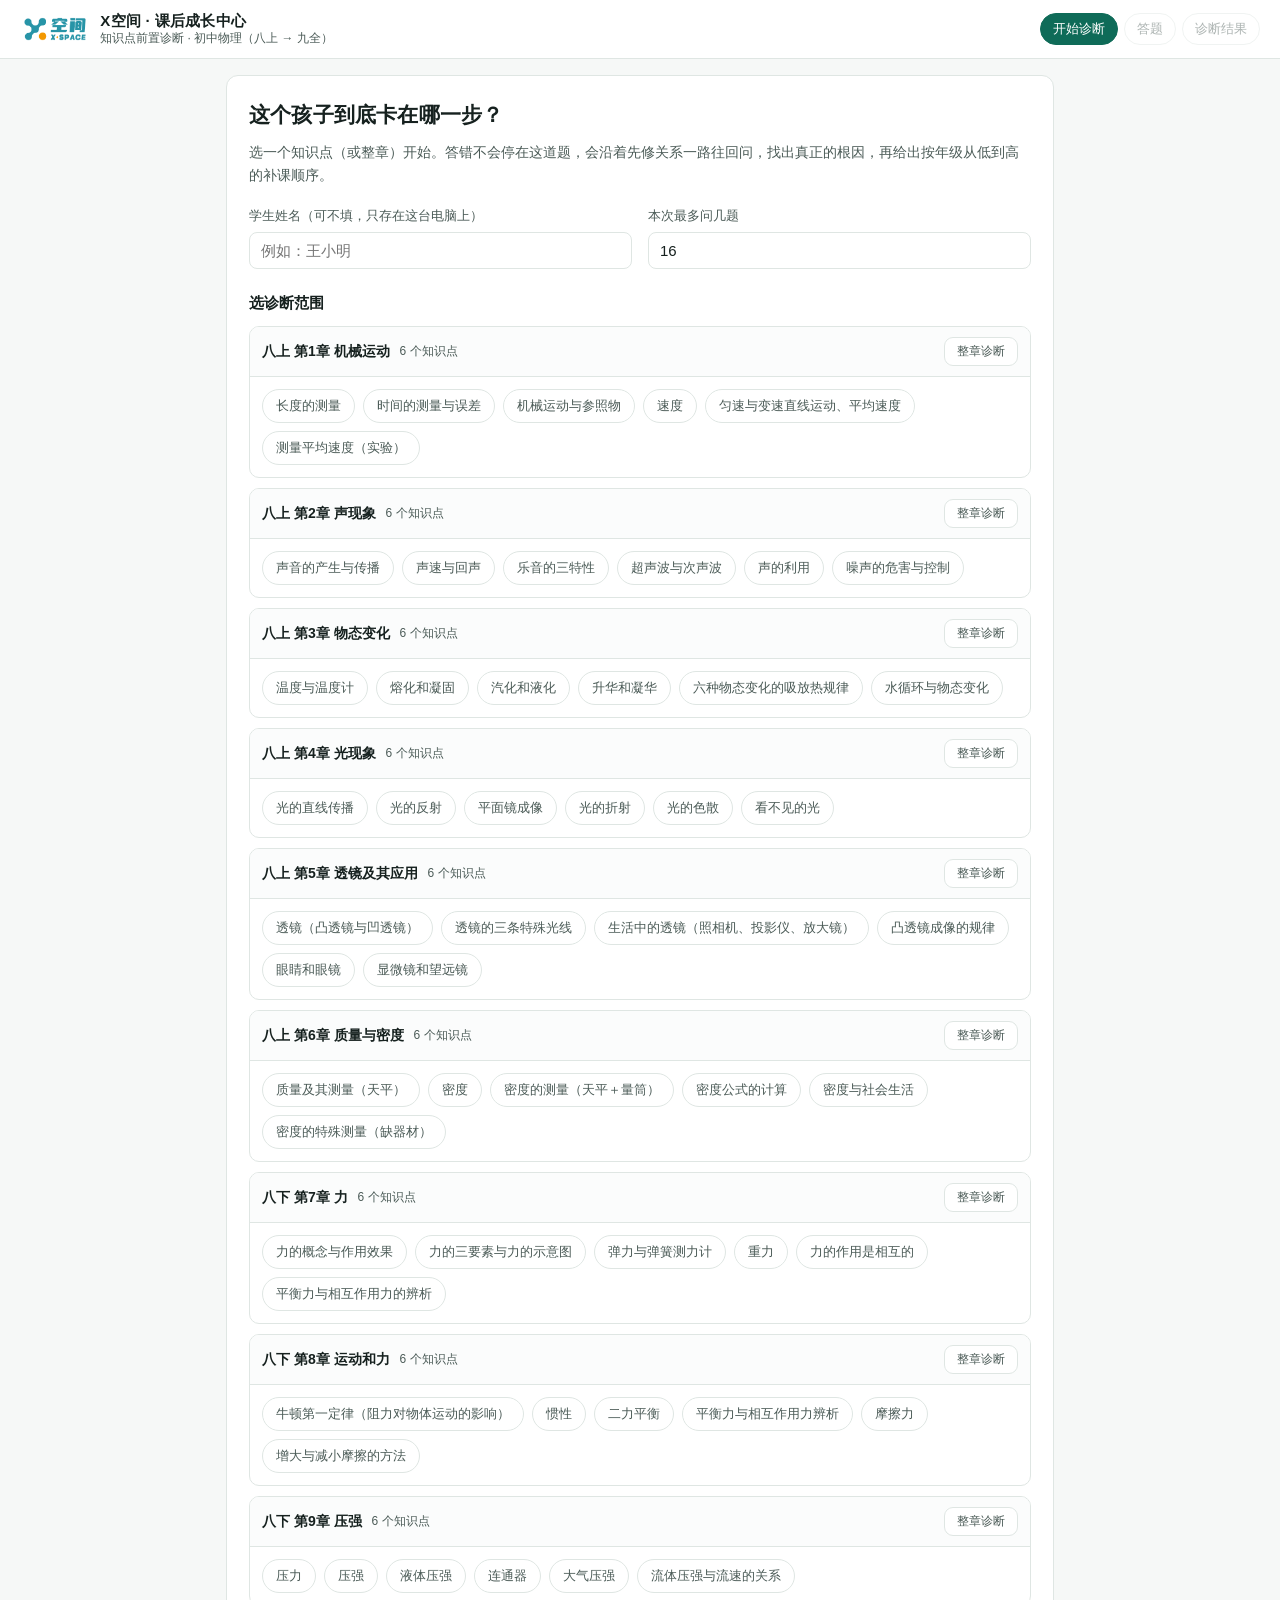
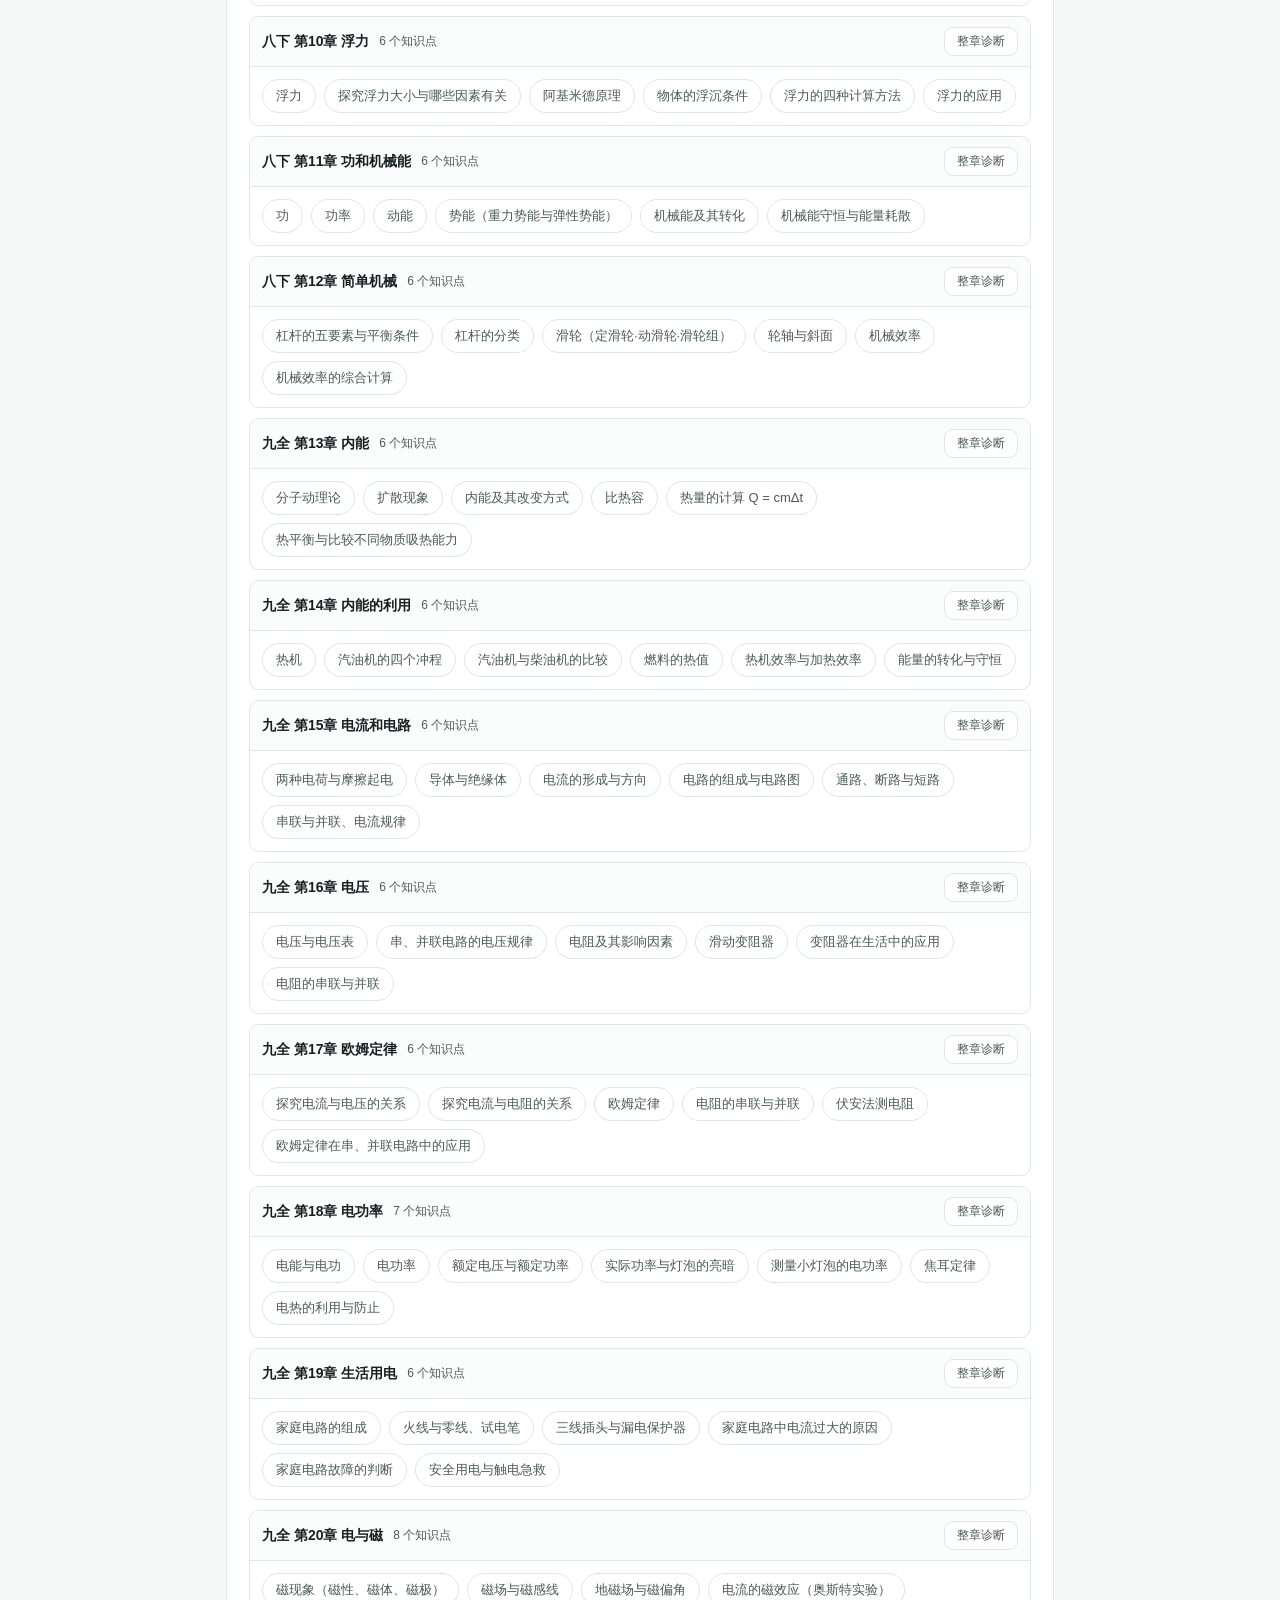
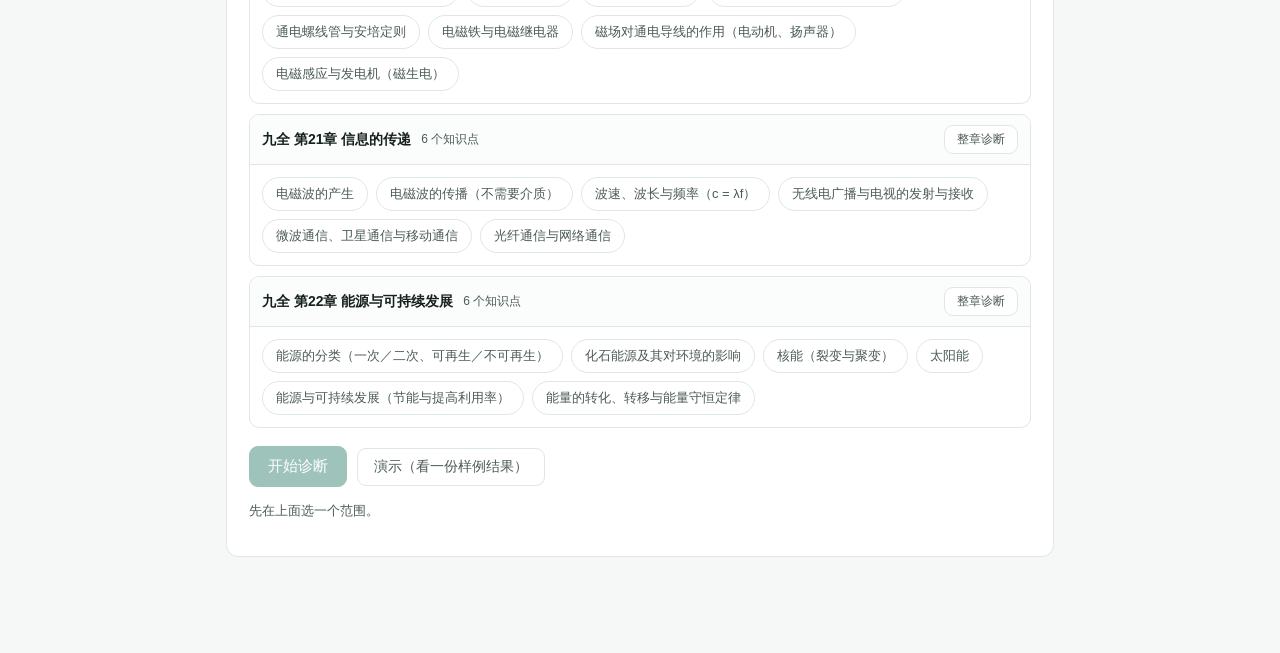
==== xspace-diag-physics/index.html @ 68a00762 "Deploy xspace-diag-physics (10 files)" ====
<!DOCTYPE html>
<html lang="zh-CN">
<head>
<meta charset="utf-8">
<meta name="viewport" content="width=device-width, initial-scale=1">
<title>X空间 · 知识点前置诊断</title>
<link rel="icon" type="image/png" href="assets/logo-square.png">
<link rel="apple-touch-icon" href="assets/logo-square.png">
<link rel="stylesheet" href="style.css">
</head>
<body>
<header class="topbar">
  <div class="brand">
    <img class="logo" src="assets/logo.png" alt="X空间">
    <span class="brand-text">
      <strong>X空间 · 课后成长中心</strong>
      <em id="brand-sub">知识点前置诊断 · 九上数学（二次函数）</em>
    </span>
  </div>
  <nav class="tabs">
    <button data-go="start" class="active">开始诊断</button>
    <button data-go="quiz" disabled>答题</button>
    <button data-go="result" disabled>诊断结果</button>
  </nav>
</header>

<main>
  <!-- ------------------------------------------------ 开始 -->
  <section id="screen-start" class="screen">
    <div class="card">
      <h1>这个孩子到底卡在哪一步？</h1>
      <p class="lead">选一个知识点（或整章）开始。答错不会停在这道题，会沿着先修关系一路往回问，找出真正的根因，再给出按年级从低到高的补课顺序。</p>

      <div class="row">
        <label>学生姓名（可不填，只存在这台电脑上）
          <input id="student" type="text" placeholder="例如：王小明">
        </label>
        <label>本次最多问几题
          <input id="limit" type="number" min="4" max="60" value="16">
        </label>
      </div>

      <h2>选诊断范围</h2>
      <div id="scope-list" class="scope-list"></div>

      <div class="actions">
        <button id="btn-start" class="primary" disabled>开始诊断</button>
        <button id="btn-demo" class="ghost">演示（看一份样例结果）</button>
        <button id="btn-resume" class="ghost" hidden>继续上次</button>
      </div>
      <p class="hint" id="start-hint">先在上面选一个范围。</p>
    </div>
  </section>

  <!-- ------------------------------------------------ 答题 -->
  <section id="screen-quiz" class="screen" hidden>
    <div class="quiz-head">
      <div class="progress"><div id="progress-bar"></div></div>
      <span id="progress-text"></span>
    </div>
    <div class="card">
      <div class="q-meta">
        <span id="q-topic" class="pill"></span>
        <span id="q-why" class="pill soft"></span>
        <span id="q-diff" class="pill soft"></span>
      </div>
      <p id="q-prompt" class="prompt"></p>
      <div id="q-choices" class="choices"></div>
      <div id="q-input" class="input-wrap" hidden>
        <p class="input-label" id="input-label">填答案：只填数，不写单位；分数写成 3/2 这样。</p>
        <input id="answer-input" type="text" autocomplete="off" placeholder="在这里作答">
        <button id="btn-submit" class="primary">提交答案</button>
      </div>
      <div id="feedback" class="feedback" hidden>
        <div id="feedback-verdict" class="verdict"></div>
        <div class="ref"><b>参考答案：</b><span id="feedback-answer"></span></div>
        <div class="explain"><b>解析：</b><span id="feedback-explain"></span></div>
        <div id="manual-ask" class="manual" hidden>
          <span>老师判断这道题算不算过：</span>
          <button data-manual="correct">算过</button>
          <button data-manual="wrong">没过</button>
        </div>
        <button id="btn-next" class="primary" hidden>下一题</button>
      </div>
    </div>
    <div class="quiz-foot">
      <button id="btn-undo" class="ghost">撤销上一题</button>
      <button id="btn-finish" class="ghost">提前结束，看结果</button>
    </div>
  </section>

  <!-- ------------------------------------------------ 结果 -->
  <section id="screen-result" class="screen" hidden>
    <div class="card">
      <h1>诊断结果</h1>
      <p class="hint" id="result-scope"></p>
      <div class="stats" id="stats"></div>

      <h2>根因（先补这些）</h2>
      <div id="roots" class="roots"></div>

      <h2>不稳的知识点</h2>
      <div id="shaky" class="roots"></div>

      <h2>学习路径（先修在前，按年级从低到高）</h2>
      <ol id="path" class="path"></ol>

      <div class="actions">
        <button id="btn-print" class="primary">打印 / 存成一页纸报告</button>
        <button id="btn-export" class="ghost">导出完整答题记录</button>
        <button id="btn-restart" class="ghost">重新开始</button>
      </div>
      <p class="hint">结论是线索，不是判决。真实诊断还要老师看一眼孩子的原卷和错题。</p>
    </div>
  </section>
</main>

<!-- 打印用的一页纸报告（平时隐藏，只在打印时显示） -->
<section id="report" class="report" hidden>
  <div class="report-head">
    <div class="report-head-main">
      <img class="report-logo" src="assets/logo.png" alt="X空间">
      <div>
        <h1>X空间 · 课后成长中心　知识点诊断报告</h1>
        <p class="report-sub" id="report-scope"></p>
      </div>
    </div>
    <div class="report-meta">
      <p>学生：<span id="report-student">—</span></p>
      <p>日期：<span id="report-date"></span></p>
    </div>
  </div>
  <div class="report-block">
    <h2>一、答题概况</h2>
    <p class="report-note" id="report-summary-note" style="margin:0 0 5px"></p>
    <table class="mini"><tbody id="report-stats"></tbody></table>
  </div>
  <div class="report-block">
    <h2>二、卡住的根本原因</h2>
    <ul id="report-roots" class="report-list"></ul>
  </div>
  <div class="report-block">
    <h2>三、建议补课顺序</h2>
    <table class="path-table">
      <thead><tr><th style="width:32px">序</th><th style="width:96px">册·章</th><th>知识点</th><th style="width:86px">状态 / 课时</th></tr></thead>
      <tbody id="report-path"></tbody>
    </table>
  </div>
  <div class="report-block" id="report-exam-block" hidden>
    <h2>四、天津中考怎么考（本次范围）</h2>
    <p class="report-note" id="report-exam-note" style="margin:0 0 5px"></p>
    <ul id="report-exam" class="report-list exam-list"></ul>
  </div>
  <div class="report-block">
    <h2>五、建议课时与下一步</h2>
    <p id="report-plan"></p>
    <p class="report-note">本报告的结论由知识点先修关系推出，采信前请老师对照原卷与近期错题复核。答错点位已记录，可随堂复测。</p>
  </div>
  <div class="report-block">
    <h2>六、本次答错的题（供老师复核）</h2>
    <table class="path-table wrong-table">
      <thead><tr><th style="width:24px">#</th><th style="width:74px">知识点</th><th>题干</th><th style="width:88px">参考答案</th><th style="width:52px">订正</th></tr></thead>
      <tbody id="report-wrong"></tbody>
    </table>
  </div>
  <div class="report-sign">
    <span>授课老师签字：______________________</span>
    <span>家长确认：______________________</span>
  </div>
</section>

<script src="engine.js"></script>
<script src="app.js"></script>
</body>
</html>
---- xspace-diag-physics/style.css ----
:root {
  --ink: #16211f;
  --ink-soft: #4b5b57;
  --line: #dfe6e3;
  --bg: #f6f8f7;
  --brand: #0f6b58;       /* X空间 主色：墨绿 */
  --brand-soft: #e4f1ec;
  --accent: #c9702a;      /* 点缀：暖橙 */
  --red: #b23c3c;
  --amber: #a9761c;
  --radius: 12px;
}

* { box-sizing: border-box; }

body {
  margin: 0;
  font-family: -apple-system, "PingFang SC", "Hiragino Sans GB", "Microsoft YaHei", sans-serif;
  color: var(--ink);
  background: var(--bg);
  line-height: 1.65;
  -webkit-font-smoothing: antialiased;
}

main { max-width: 860px; margin: 0 auto; padding: 16px 16px 80px; }

/* ---------------------------------------------------- 顶栏 */
.topbar {
  display: flex; align-items: center; justify-content: space-between; gap: 16px;
  padding: 12px 20px; background: #fff; border-bottom: 1px solid var(--line);
  position: sticky; top: 0; z-index: 20; flex-wrap: wrap;
}
.brand { display: flex; align-items: center; gap: 10px; }
.logo {
  height: 34px; width: auto; display: block;
}
.brand-text { display: flex; flex-direction: column; line-height: 1.25; }
.brand-text strong { font-size: 15px; letter-spacing: .3px; }
.brand-text em { font-style: normal; font-size: 12px; color: var(--ink-soft); }
.tabs { display: flex; gap: 6px; }
.tabs button {
  border: 1px solid var(--line); background: #fff; color: var(--ink-soft);
  padding: 6px 12px; border-radius: 999px; font-size: 13px; cursor: pointer;
}
.tabs button.active { background: var(--brand); border-color: var(--brand); color: #fff; }
.tabs button:disabled { opacity: .45; cursor: default; }

/* ---------------------------------------------------- 卡片 */
.card {
  background: #fff; border: 1px solid var(--line); border-radius: var(--radius);
  padding: 22px; margin-bottom: 16px;
}
h1 { font-size: 21px; margin: 0 0 8px; letter-spacing: .2px; }
h2 { font-size: 15px; margin: 22px 0 10px; color: var(--ink); }
h2:first-child { margin-top: 0; }
.lead { color: var(--ink-soft); font-size: 14px; margin: 0 0 18px; }
.hint { color: var(--ink-soft); font-size: 13px; }

.row { display: flex; gap: 16px; flex-wrap: wrap; }
.row label { display: flex; flex-direction: column; gap: 6px; font-size: 13px; color: var(--ink-soft); flex: 1 1 200px; }
input[type=text], input[type=number] {
  border: 1px solid var(--line); border-radius: 8px; padding: 9px 11px; font-size: 15px;
  font-family: inherit; color: var(--ink); background: #fff;
}
input:focus { outline: 2px solid var(--brand-soft); border-color: var(--brand); }

button { font-family: inherit; cursor: pointer; }
button.primary {
  background: var(--brand); color: #fff; border: 1px solid var(--brand);
  padding: 10px 18px; border-radius: 9px; font-size: 15px;
}
button.primary:disabled { opacity: .4; cursor: default; }
button.ghost {
  background: #fff; color: var(--ink-soft); border: 1px solid var(--line);
  padding: 9px 16px; border-radius: 9px; font-size: 14px;
}
.actions { display: flex; gap: 10px; flex-wrap: wrap; margin-top: 18px; align-items: center; }

/* ---------------------------------------------------- 选范围 */
.scope-list { display: flex; flex-direction: column; gap: 10px; }
.scope-group { border: 1px solid var(--line); border-radius: 10px; overflow: hidden; }
.scope-group-head {
  display: flex; align-items: center; gap: 10px; padding: 10px 12px;
  background: #fbfcfc; border-bottom: 1px solid transparent; cursor: pointer;
}
.scope-group-head .ch { font-weight: 600; font-size: 14px; }
.scope-group-head .cnt { font-size: 12px; color: var(--ink-soft); }
.scope-group.open .scope-group-head { border-bottom-color: var(--line); }
.scope-items { display: none; flex-wrap: wrap; gap: 8px; padding: 12px; }
.scope-group.open .scope-items { display: flex; }
.scope-item {
  border: 1px solid var(--line); background: #fff; border-radius: 999px;
  padding: 7px 13px; font-size: 13px; color: var(--ink-soft);
}
.scope-item.on { background: var(--brand-soft); border-color: var(--brand); color: var(--brand); font-weight: 600; }

/* ---------------------------------------------------- 答题 */
.quiz-head { display: flex; align-items: center; gap: 12px; margin-bottom: 10px; font-size: 14px; color: var(--ink-soft); }
.progress { flex: 1; height: 6px; background: var(--line); border-radius: 99px; overflow: hidden; }
#progress-bar { height: 100%; width: 0; background: var(--brand); transition: width .25s; }
.q-meta { display: flex; gap: 8px; flex-wrap: wrap; margin-bottom: 14px; }
.pill { background: var(--brand-soft); color: var(--brand); border-radius: 999px; padding: 4px 11px; font-size: 12px; font-weight: 600; }
.pill.soft { background: #f2f4f3; color: var(--ink-soft); font-weight: 400; }
.prompt { font-size: 18px; font-weight: 600; line-height: 1.55; margin: 0 0 18px; white-space: pre-wrap; }
.choices { display: flex; flex-direction: column; gap: 9px; }
.choice {
  text-align: left; border: 1px solid var(--line); background: #fff; border-radius: 10px;
  padding: 12px 14px; font-size: 15px; color: var(--ink); display: flex; gap: 10px; align-items: flex-start;
  min-height: 44px;
}
.choice .key {
  flex: 0 0 auto; width: 22px; height: 22px; border-radius: 6px; background: #f2f4f3;
  display: grid; place-items: center; font-size: 12px; color: var(--ink-soft); font-weight: 600;
}
.choice.on { border-color: var(--brand); background: var(--brand-soft); }
.choice.on .key { background: var(--brand); color: #fff; }
.choice:disabled { opacity: .65; }
.input-wrap { display: flex; gap: 10px; flex-wrap: wrap; align-items: center; }
.input-label { font-size: 13px; color: var(--ink-soft); flex: 1 1 100%; margin: 0 0 -2px; }
.input-wrap input { flex: 1 1 220px; height: 46px; font-size: 16px; }
#btn-submit { min-width: 120px; height: 46px; }

.feedback { margin-top: 18px; padding-top: 16px; border-top: 1px dashed var(--line); }
.verdict { font-weight: 700; margin-bottom: 8px; }
.verdict.correct { color: var(--brand); }
.verdict.wrong { color: var(--red); }
.verdict.manual { color: var(--amber); }
.ref, .explain { font-size: 14px; color: var(--ink-soft); margin-bottom: 6px; }
.ref span, .explain span { color: var(--ink); }
.manual { display: flex; gap: 10px; align-items: center; margin: 12px 0; font-size: 14px; color: var(--ink-soft); flex-wrap: wrap; }
.manual button { border: 1px solid var(--line); background: #fff; border-radius: 8px; padding: 7px 14px; font-size: 14px; }
#btn-next { margin-top: 12px; }
.quiz-foot { display: flex; gap: 10px; justify-content: space-between; }

/* ---------------------------------------------------- 结果 */
.stats { display: grid; grid-template-columns: repeat(4, 1fr); gap: 10px; margin: 14px 0 4px; }
.stat { border: 1px solid var(--line); border-radius: 10px; padding: 12px; text-align: center; background: #fbfcfc; }
.stat b { display: block; font-size: 24px; line-height: 1.2; }
.stat span { font-size: 12px; color: var(--ink-soft); }
.stat.weak b { color: var(--red); }
.stat.shaky b { color: var(--amber); }
.stat.mastered b { color: var(--brand); }
.roots { display: flex; flex-direction: column; gap: 8px; }
.root-item { border-left: 3px solid var(--red); background: #fdf6f6; padding: 10px 12px; border-radius: 0 8px 8px 0; }
.root-item.shaky { border-left-color: var(--amber); background: #fdfaf2; }
.root-item b { font-size: 15px; }
.root-item p { margin: 4px 0 0; font-size: 13px; color: var(--ink-soft); }
.path { padding-left: 22px; margin: 0; }
.path li { margin-bottom: 8px; font-size: 14px; }
.path li .g { display: inline-block; min-width: 52px; color: var(--ink-soft); font-size: 12px; }
.path li .tag { font-size: 11px; padding: 1px 7px; border-radius: 999px; margin-left: 6px; }
.tag.weak { background: #fbeaea; color: var(--red); }
.tag.shaky { background: #fdf3e2; color: var(--amber); }
.tag.untested { background: #f2f4f3; color: var(--ink-soft); }

/* ---------------------------------------------------- 一页纸报告 */
.report { background: #fff; color: #000; padding: 0; font-size: 10.5pt; line-height: 1.45; }
.report-head {
  display: flex; justify-content: space-between; align-items: flex-end; gap: 20px;
  border-bottom: 2.5px solid #000; padding-bottom: 6px; margin-bottom: 12px;
}
.report-head-main { display: flex; align-items: center; gap: 11px; min-width: 0; }
.report-logo { height: 30px; width: auto; display: block; flex: 0 0 auto; }
.report-head h1 { font-size: 13.5pt; margin: 0; letter-spacing: .5px; }
.report-sub { font-size: 9.5pt; margin: 3px 0 0; color: #222; }
.report-meta { text-align: right; font-size: 10pt; white-space: nowrap; }
.report-meta p { margin: 1px 0; }
.report-block { margin-top: 9px; break-inside: avoid; }
.report-block h2 {
  font-size: 10pt; margin: 0 0 4px; border-left: 4px solid #000; padding-left: 7px; letter-spacing: .5px;
}
.report-list { margin: 0; padding-left: 16px; font-size: 9.5pt; }
.report-list li { margin-bottom: 3px; }
.exam-list { font-size: 9pt; }
.exam-list li { margin-bottom: 2px; }
.exam-list b { color: var(--brand); }

/* 概况表：拉满宽度，四列等分 */
table.mini { width: 100%; table-layout: fixed; font-size: 9.5pt; border-collapse: collapse; }
table.mini td { border: 1px solid #444; padding: 4px 8px; text-align: center; }
table.mini td:nth-child(odd) { background: #f0f0f0; font-weight: 600; width: 16%; }

/* 学习路径表 */
table.path-table { width: 100%; border-collapse: collapse; font-size: 8.6pt; line-height: 1.35; }
table.path-table th, table.path-table td { border: 1px solid #666; padding: 3px 5px; vertical-align: top; text-align: left; }
table.path-table th { background: #e9e9e9; font-weight: 600; font-size: 9pt; }
table.path-table td:nth-child(1), table.path-table td:nth-child(4) { text-align: center; }
table.path-table td:nth-child(2) { text-align: center; white-space: nowrap; }
table.path-table thead { display: table-header-group; }
.wrong-table { font-size: 8.2pt; }
.wrong-table td:nth-child(3) { font-size: 8.2pt; }
.wrong-table i { color: #444; }

.report-note { font-size: 8pt; color: #333; margin-top: 5px; line-height: 1.5; }
.report-sign {
  display: flex; justify-content: space-between; gap: 40px;
  font-size: 9.5pt; margin-top: 14px; padding-top: 6px; border-top: 1px dashed #999;
}

@media (max-width: 640px) {
  .stats { grid-template-columns: repeat(2, 1fr); }
  .topbar { position: static; }
}

/* ---------------------------------------------------- 打印 */
@media print {
  @page { size: A4; margin: 12mm; }
  body { background: #fff; }
  .topbar, main, .screen { display: none !important; }
  .report { display: block !important; }
  .report-block { break-inside: avoid; }
  table.path-table tr { break-inside: avoid; }
}
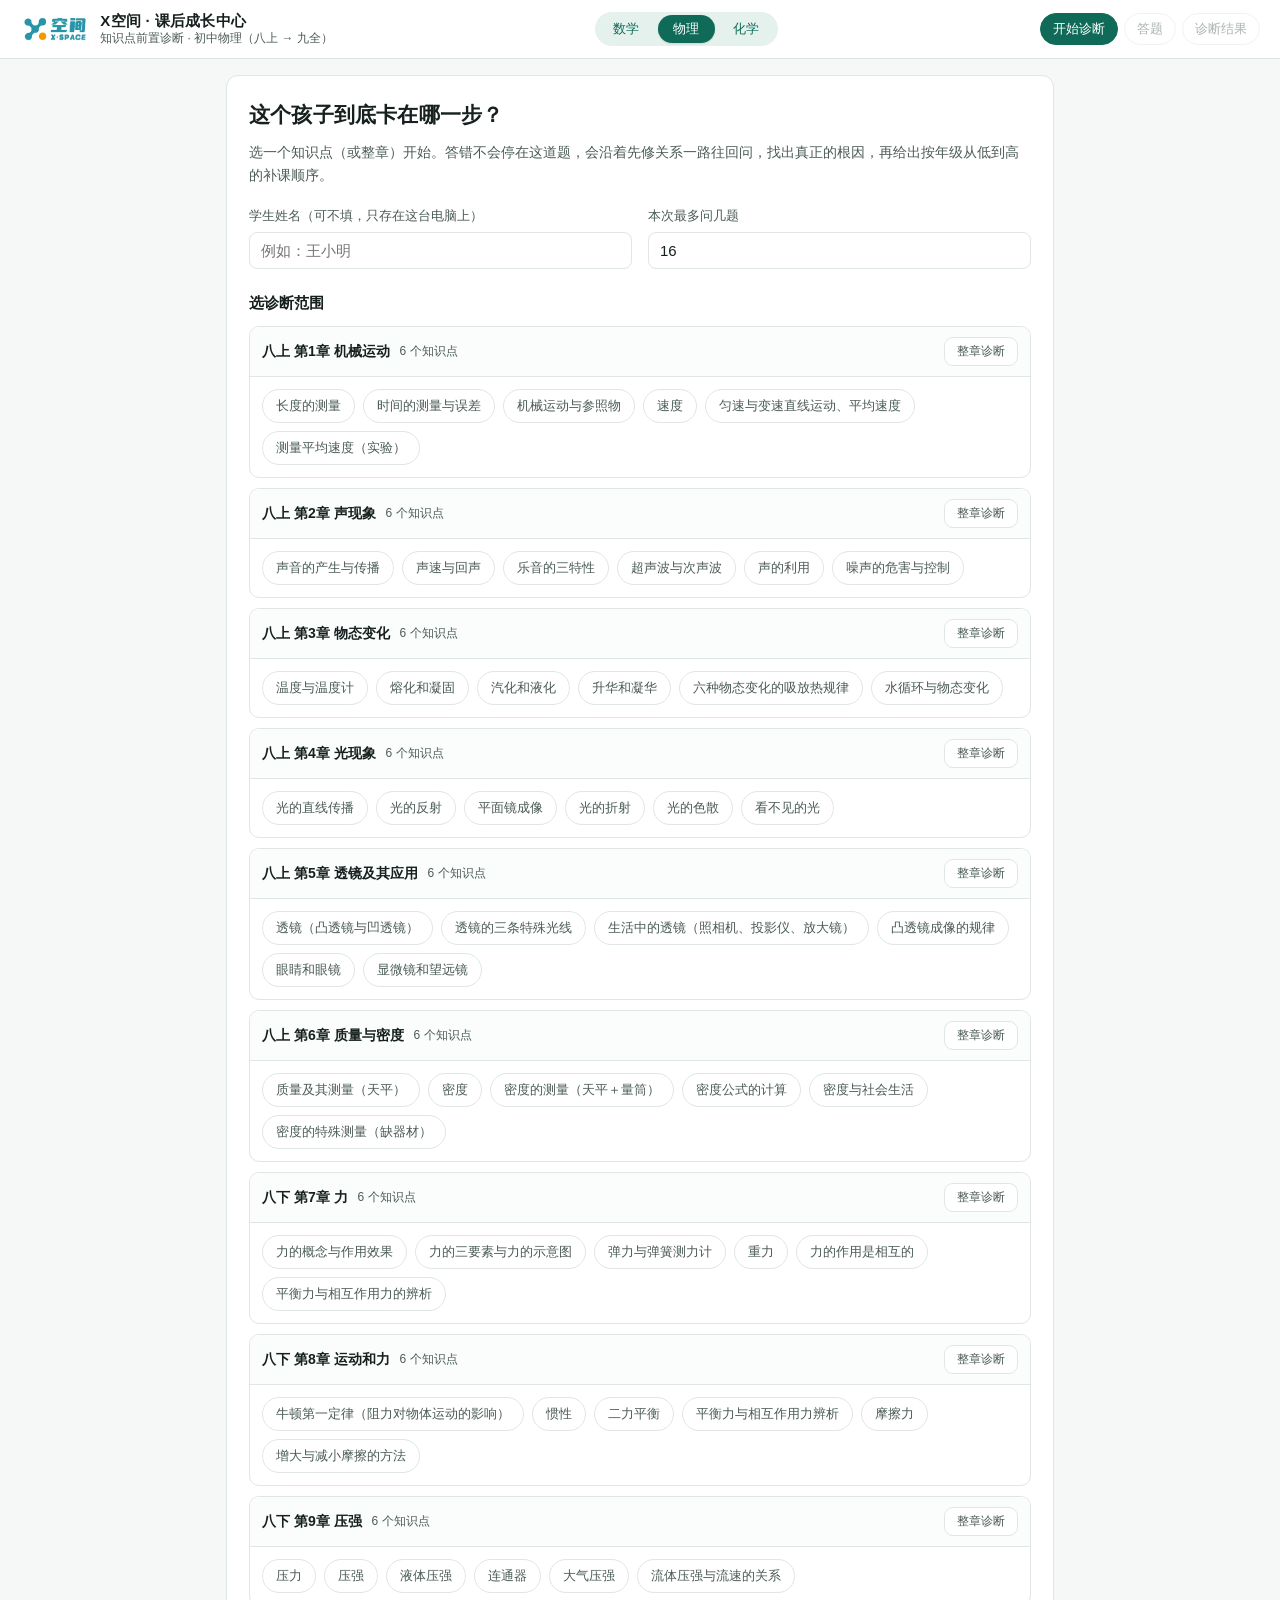
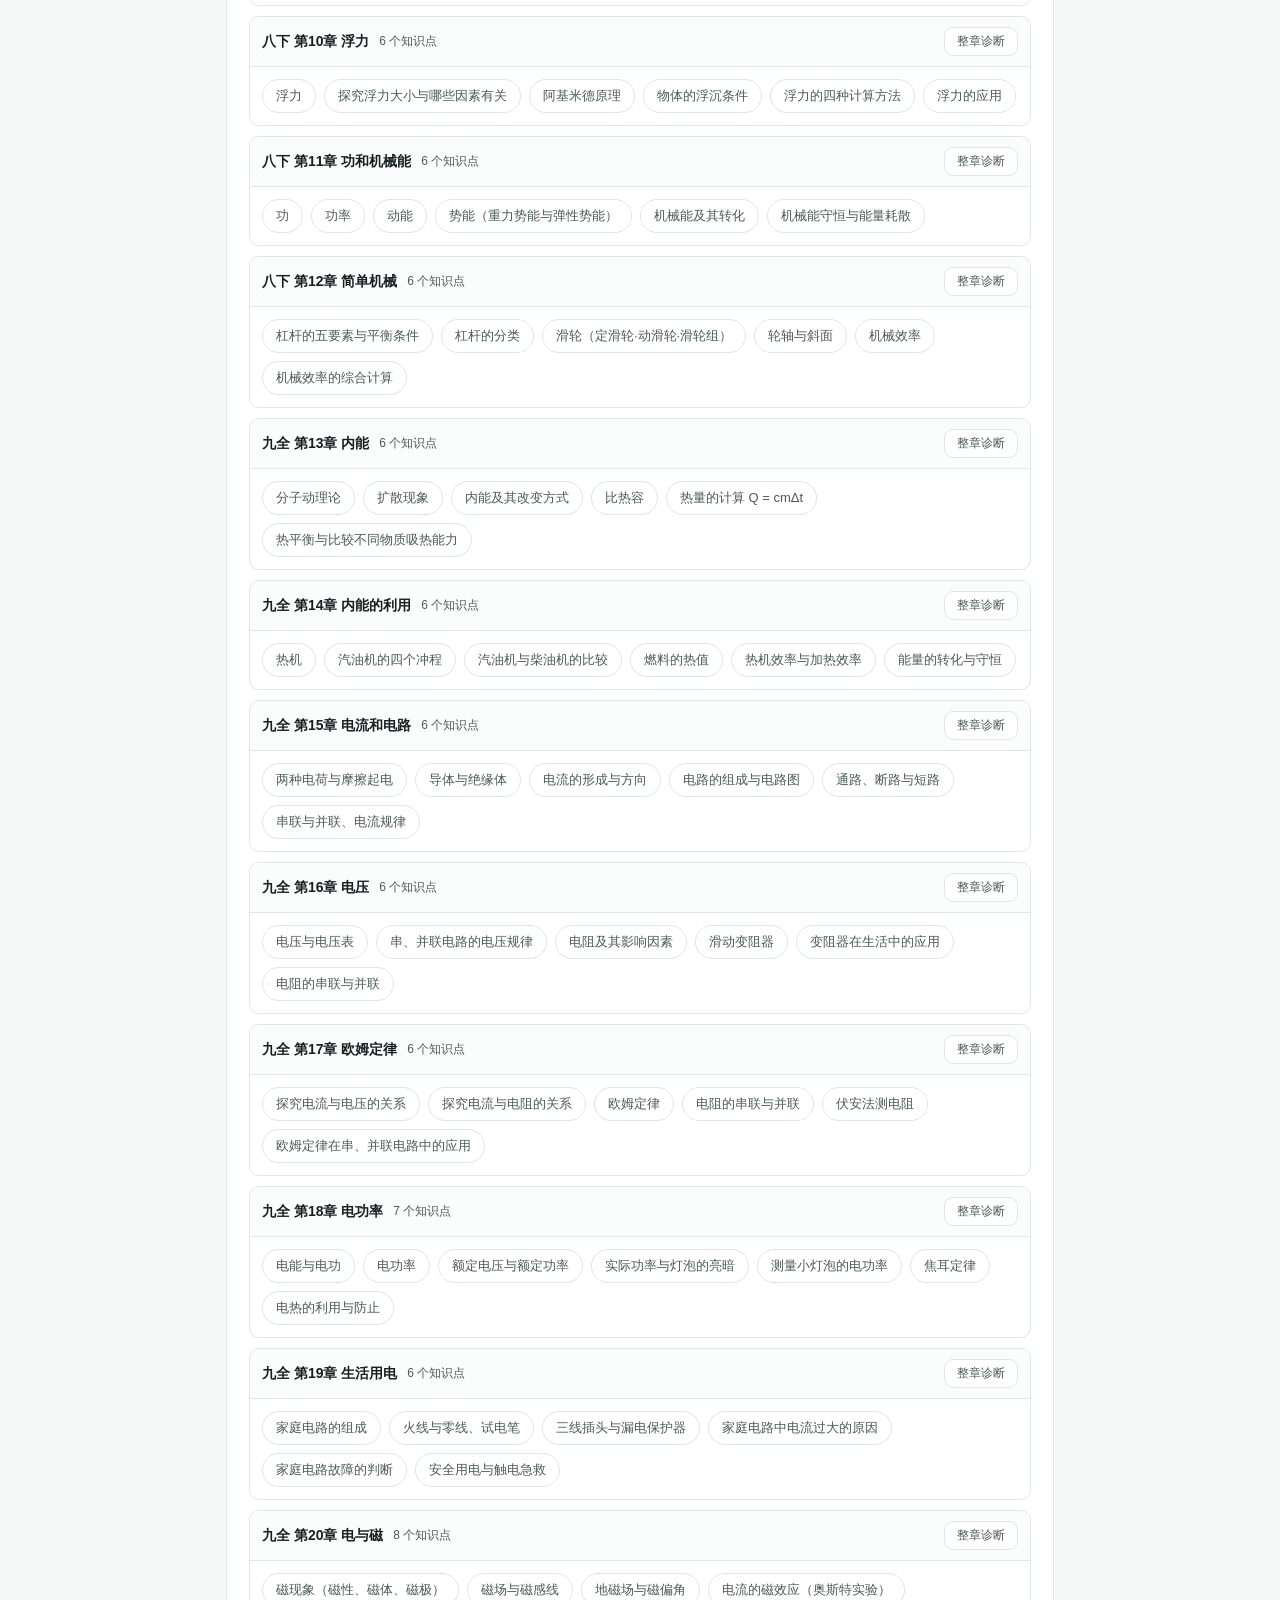
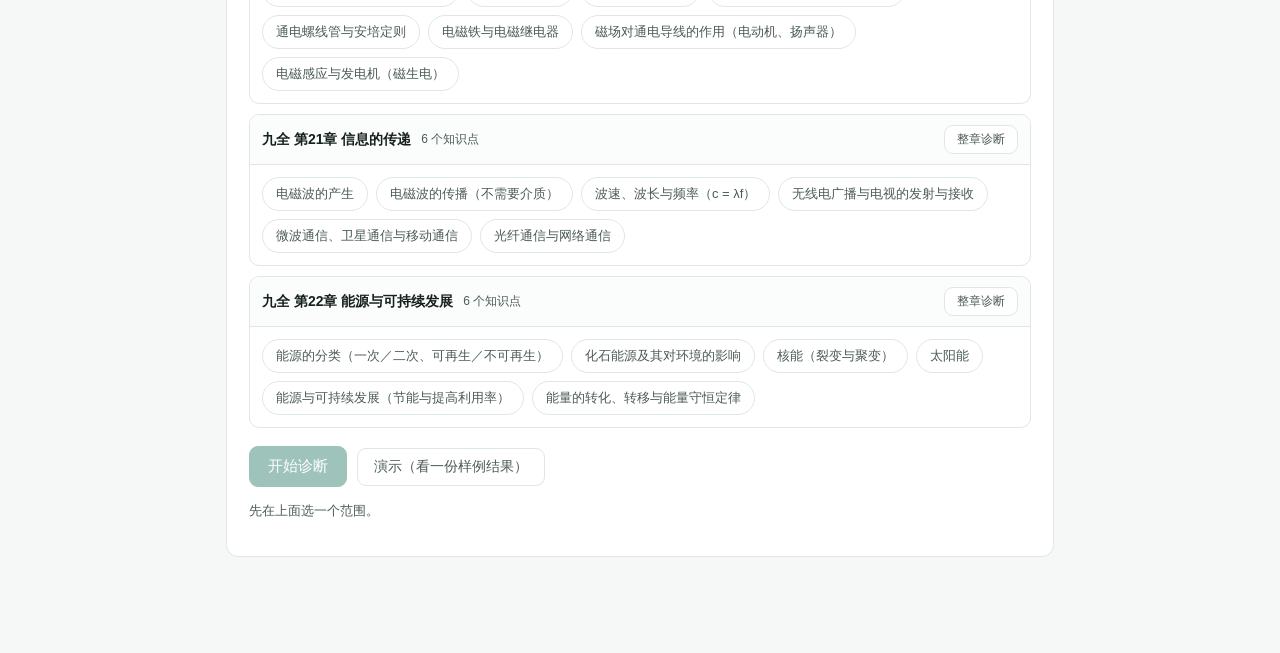
==== commit 742f8f4a: "Deploy xspace-diag 整站（3 科 · 273 文件）" ====
--- a/xspace-diag-physics/index.html
+++ b/xspace-diag-physics/index.html
@@ -1,175 +1,5 @@
-<!DOCTYPE html>
-<html lang="zh-CN">
-<head>
+<!doctype html>
 <meta charset="utf-8">
-<meta name="viewport" content="width=device-width, initial-scale=1">
-<title>X空间 · 知识点前置诊断</title>
-<link rel="icon" type="image/png" href="assets/logo-square.png">
-<link rel="apple-touch-icon" href="assets/logo-square.png">
-<link rel="stylesheet" href="style.css">
-</head>
-<body>
-<header class="topbar">
-  <div class="brand">
-    <img class="logo" src="assets/logo.png" alt="X空间">
-    <span class="brand-text">
-      <strong>X空间 · 课后成长中心</strong>
-      <em id="brand-sub">知识点前置诊断 · 九上数学（二次函数）</em>
-    </span>
-  </div>
-  <nav class="tabs">
-    <button data-go="start" class="active">开始诊断</button>
-    <button data-go="quiz" disabled>答题</button>
-    <button data-go="result" disabled>诊断结果</button>
-  </nav>
-</header>
-
-<main>
-  <!-- ------------------------------------------------ 开始 -->
-  <section id="screen-start" class="screen">
-    <div class="card">
-      <h1>这个孩子到底卡在哪一步？</h1>
-      <p class="lead">选一个知识点（或整章）开始。答错不会停在这道题，会沿着先修关系一路往回问，找出真正的根因，再给出按年级从低到高的补课顺序。</p>
-
-      <div class="row">
-        <label>学生姓名（可不填，只存在这台电脑上）
-          <input id="student" type="text" placeholder="例如：王小明">
-        </label>
-        <label>本次最多问几题
-          <input id="limit" type="number" min="4" max="60" value="16">
-        </label>
-      </div>
-
-      <h2>选诊断范围</h2>
-      <div id="scope-list" class="scope-list"></div>
-
-      <div class="actions">
-        <button id="btn-start" class="primary" disabled>开始诊断</button>
-        <button id="btn-demo" class="ghost">演示（看一份样例结果）</button>
-        <button id="btn-resume" class="ghost" hidden>继续上次</button>
-      </div>
-      <p class="hint" id="start-hint">先在上面选一个范围。</p>
-    </div>
-  </section>
-
-  <!-- ------------------------------------------------ 答题 -->
-  <section id="screen-quiz" class="screen" hidden>
-    <div class="quiz-head">
-      <div class="progress"><div id="progress-bar"></div></div>
-      <span id="progress-text"></span>
-    </div>
-    <div class="card">
-      <div class="q-meta">
-        <span id="q-topic" class="pill"></span>
-        <span id="q-why" class="pill soft"></span>
-        <span id="q-diff" class="pill soft"></span>
-      </div>
-      <p id="q-prompt" class="prompt"></p>
-      <div id="q-choices" class="choices"></div>
-      <div id="q-input" class="input-wrap" hidden>
-        <p class="input-label" id="input-label">填答案：只填数，不写单位；分数写成 3/2 这样。</p>
-        <input id="answer-input" type="text" autocomplete="off" placeholder="在这里作答">
-        <button id="btn-submit" class="primary">提交答案</button>
-      </div>
-      <div id="feedback" class="feedback" hidden>
-        <div id="feedback-verdict" class="verdict"></div>
-        <div class="ref"><b>参考答案：</b><span id="feedback-answer"></span></div>
-        <div class="explain"><b>解析：</b><span id="feedback-explain"></span></div>
-        <div id="manual-ask" class="manual" hidden>
-          <span>老师判断这道题算不算过：</span>
-          <button data-manual="correct">算过</button>
-          <button data-manual="wrong">没过</button>
-        </div>
-        <button id="btn-next" class="primary" hidden>下一题</button>
-      </div>
-    </div>
-    <div class="quiz-foot">
-      <button id="btn-undo" class="ghost">撤销上一题</button>
-      <button id="btn-finish" class="ghost">提前结束，看结果</button>
-    </div>
-  </section>
-
-  <!-- ------------------------------------------------ 结果 -->
-  <section id="screen-result" class="screen" hidden>
-    <div class="card">
-      <h1>诊断结果</h1>
-      <p class="hint" id="result-scope"></p>
-      <div class="stats" id="stats"></div>
-
-      <h2>根因（先补这些）</h2>
-      <div id="roots" class="roots"></div>
-
-      <h2>不稳的知识点</h2>
-      <div id="shaky" class="roots"></div>
-
-      <h2>学习路径（先修在前，按年级从低到高）</h2>
-      <ol id="path" class="path"></ol>
-
-      <div class="actions">
-        <button id="btn-print" class="primary">打印 / 存成一页纸报告</button>
-        <button id="btn-export" class="ghost">导出完整答题记录</button>
-        <button id="btn-restart" class="ghost">重新开始</button>
-      </div>
-      <p class="hint">结论是线索，不是判决。真实诊断还要老师看一眼孩子的原卷和错题。</p>
-    </div>
-  </section>
-</main>
-
-<!-- 打印用的一页纸报告（平时隐藏，只在打印时显示） -->
-<section id="report" class="report" hidden>
-  <div class="report-head">
-    <div class="report-head-main">
-      <img class="report-logo" src="assets/logo.png" alt="X空间">
-      <div>
-        <h1>X空间 · 课后成长中心　知识点诊断报告</h1>
-        <p class="report-sub" id="report-scope"></p>
-      </div>
-    </div>
-    <div class="report-meta">
-      <p>学生：<span id="report-student">—</span></p>
-      <p>日期：<span id="report-date"></span></p>
-    </div>
-  </div>
-  <div class="report-block">
-    <h2>一、答题概况</h2>
-    <p class="report-note" id="report-summary-note" style="margin:0 0 5px"></p>
-    <table class="mini"><tbody id="report-stats"></tbody></table>
-  </div>
-  <div class="report-block">
-    <h2>二、卡住的根本原因</h2>
-    <ul id="report-roots" class="report-list"></ul>
-  </div>
-  <div class="report-block">
-    <h2>三、建议补课顺序</h2>
-    <table class="path-table">
-      <thead><tr><th style="width:32px">序</th><th style="width:96px">册·章</th><th>知识点</th><th style="width:86px">状态 / 课时</th></tr></thead>
-      <tbody id="report-path"></tbody>
-    </table>
-  </div>
-  <div class="report-block" id="report-exam-block" hidden>
-    <h2>四、天津中考怎么考（本次范围）</h2>
-    <p class="report-note" id="report-exam-note" style="margin:0 0 5px"></p>
-    <ul id="report-exam" class="report-list exam-list"></ul>
-  </div>
-  <div class="report-block">
-    <h2>五、建议课时与下一步</h2>
-    <p id="report-plan"></p>
-    <p class="report-note">本报告的结论由知识点先修关系推出，采信前请老师对照原卷与近期错题复核。答错点位已记录，可随堂复测。</p>
-  </div>
-  <div class="report-block">
-    <h2>六、本次答错的题（供老师复核）</h2>
-    <table class="path-table wrong-table">
-      <thead><tr><th style="width:24px">#</th><th style="width:74px">知识点</th><th>题干</th><th style="width:88px">参考答案</th><th style="width:52px">订正</th></tr></thead>
-      <tbody id="report-wrong"></tbody>
-    </table>
-  </div>
-  <div class="report-sign">
-    <span>授课老师签字：______________________</span>
-    <span>家长确认：______________________</span>
-  </div>
-</section>
-
-<script src="engine.js"></script>
-<script src="app.js"></script>
-</body>
-</html>
+<title>正在跳转到 X空间 知识点诊断</title>
+<script>location.replace("../xspace-diag/?subject=physics")</script>
+<p style="font-family:-apple-system,sans-serif;padding:40px;line-height:1.8">正在跳转到 <a href="../xspace-diag/?subject=physics">X空间 知识点诊断</a>…</p>
